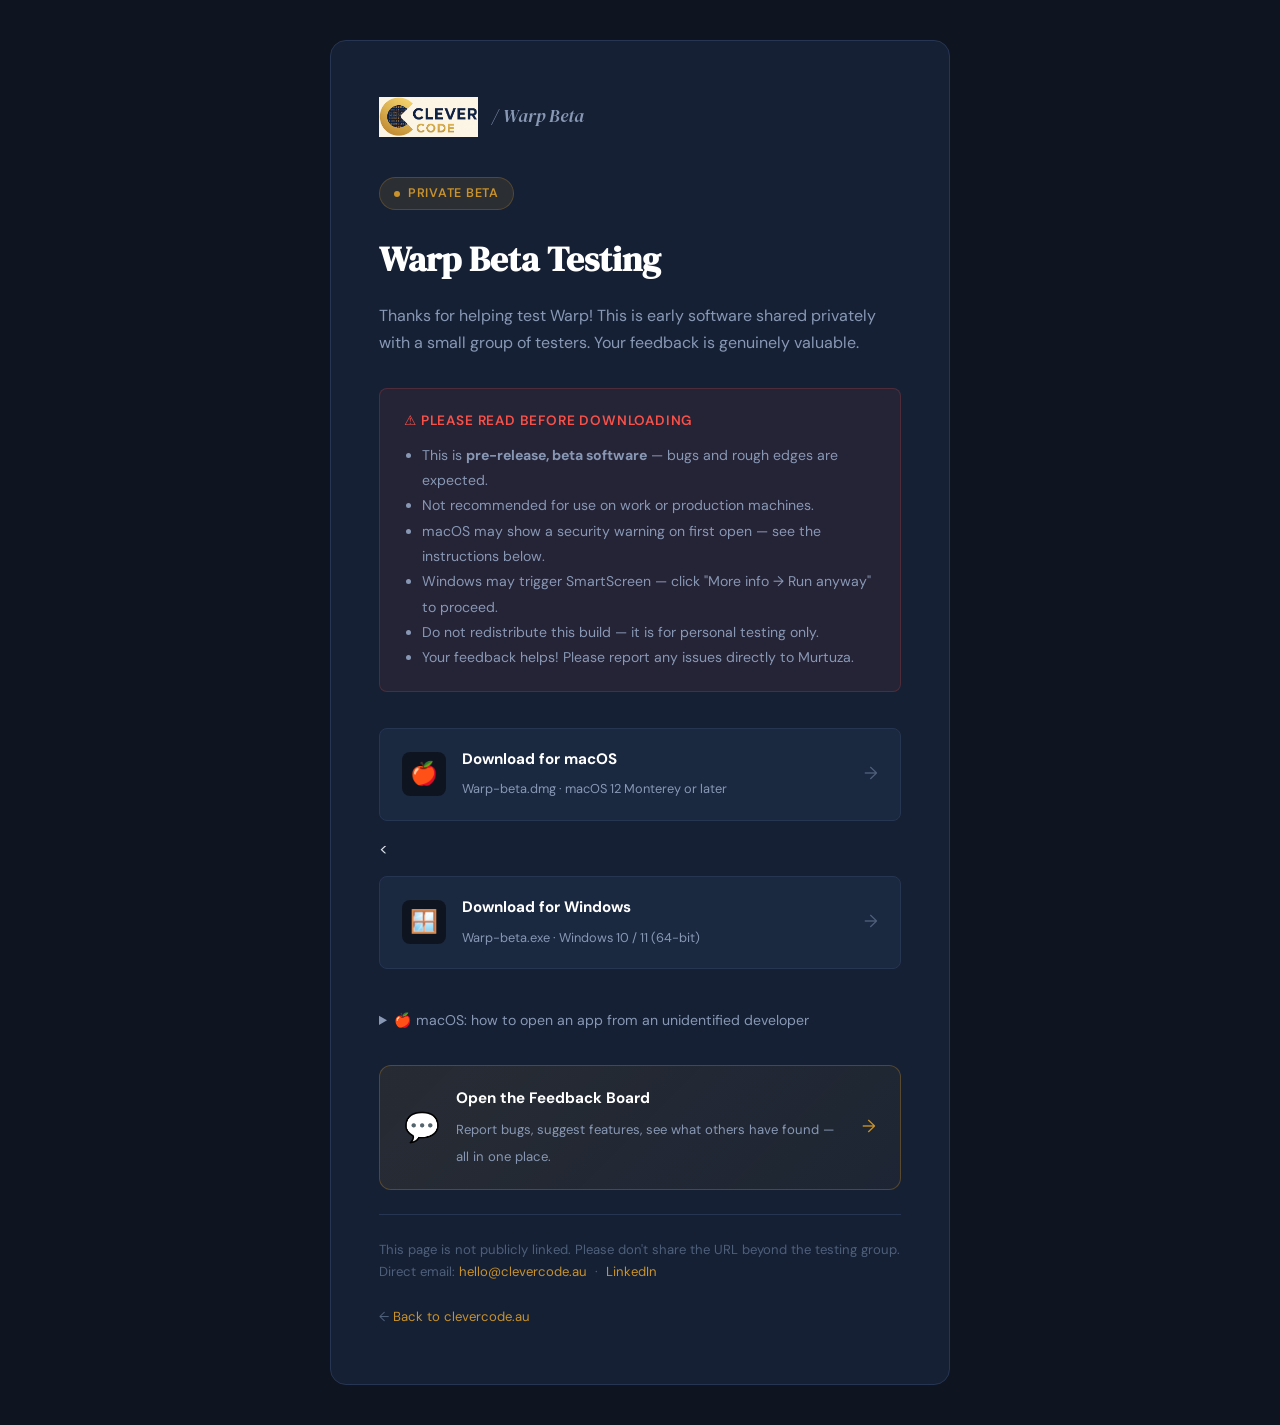
==== beta.html @ 3f23604d "updated dmg and exe" ====
<!DOCTYPE html>
<html lang="en">
<head>
  <meta charset="UTF-8" />
  <meta name="viewport" content="width=device-width, initial-scale=1.0" />
  <meta name="robots" content="noindex, nofollow" />
  <title>Warp Beta — Clever Code</title>
  <link rel="stylesheet" href="css/style.css" />
  <link rel="icon" type="image/x-icon" href="images/favicon.ico" />
  <style>
    .beta-wrap {
      min-height: 100vh;
      display: flex;
      align-items: center;
      justify-content: center;
      padding: 40px 24px;
    }
    .beta-card {
      background: var(--bg-2);
      border: 1px solid var(--border);
      border-radius: var(--radius-lg);
      padding: 56px 48px;
      max-width: 620px;
      width: 100%;
    }
    .beta-logo {
      display: flex;
      align-items: center;
      gap: 14px;
      margin-bottom: 40px;
    }
    .beta-logo img { height: 40px; }
    .beta-logo span {
      font-family: var(--font-display);
      font-size: 1.1rem;
      font-style: italic;
      color: var(--text-2);
    }
    .beta-tag {
      display: inline-flex;
      align-items: center;
      gap: 8px;
      background: rgba(201,146,42,.12);
      border: 1px solid rgba(201,146,42,.25);
      border-radius: 100px;
      padding: 5px 14px;
      font-size: .78rem;
      font-weight: 600;
      color: var(--accent);
      letter-spacing: .06em;
      text-transform: uppercase;
      margin-bottom: 20px;
    }
    .beta-tag span {
      width: 6px; height: 6px;
      background: var(--accent);
      border-radius: 50%;
      animation: pulse 2s infinite;
    }
    .beta-card h1 {
      font-family: var(--font-display);
      font-size: 2.2rem;
      color: var(--white);
      margin-bottom: 12px;
    }
    .beta-card .tagline {
      color: var(--text-2);
      font-size: 1rem;
      line-height: 1.7;
      margin-bottom: 32px;
    }

    /* Disclaimer box */
    .disclaimer {
      background: rgba(248,81,73,.07);
      border: 1px solid rgba(248,81,73,.2);
      border-radius: var(--radius);
      padding: 20px 24px;
      margin-bottom: 36px;
    }
    .disclaimer h3 {
      color: #f85149;
      font-size: .85rem;
      font-weight: 600;
      letter-spacing: .06em;
      text-transform: uppercase;
      margin-bottom: 10px;
      display: flex;
      align-items: center;
      gap: 8px;
    }
    .disclaimer ul {
      padding-left: 18px;
      color: var(--text-2);
      font-size: .88rem;
      line-height: 1.8;
    }

    /* Download buttons */
    .downloads { display: flex; flex-direction: column; gap: 14px; margin-bottom: 32px; }
    .dl-btn {
      display: flex;
      align-items: center;
      gap: 16px;
      background: var(--bg-3);
      border: 1px solid var(--border);
      border-radius: var(--radius);
      padding: 18px 22px;
      text-decoration: none;
      color: var(--text);
      transition: all .2s;
    }
    .dl-btn:hover {
      border-color: var(--accent);
      background: var(--accent-glow);
      color: var(--white);
      transform: translateX(4px);
    }
    .dl-btn__icon {
      width: 44px; height: 44px;
      background: var(--bg);
      border-radius: var(--radius);
      display: flex; align-items: center; justify-content: center;
      font-size: 1.4rem;
      flex-shrink: 0;
    }
    .dl-btn__info { flex: 1; }
    .dl-btn__info strong { display: block; color: var(--white); font-size: .95rem; margin-bottom: 2px; }
    .dl-btn__info span { color: var(--text-2); font-size: .8rem; }
    .dl-btn__arrow { color: var(--text-3); font-size: 1.1rem; transition: transform .2s; }
    .dl-btn:hover .dl-btn__arrow { transform: translateX(4px); color: var(--accent); }

    .dl-btn.unavailable {
      opacity: .45;
      pointer-events: none;
      cursor: not-allowed;
    }

    .beta-footer {
      border-top: 1px solid var(--border);
      padding-top: 24px;
      font-size: .82rem;
      color: var(--text-3);
      line-height: 1.7;
    }
    .beta-footer a { color: var(--accent); }

    @media (max-width: 520px) {
      .beta-card { padding: 36px 24px; }
      .beta-card h1 { font-size: 1.8rem; }
    }
  </style>
</head>
<body>
<div class="beta-wrap">
  <div class="beta-card">

    <div class="beta-logo">
      <a href="index.html"><img src="images/logo.png" alt="Clever Code" /></a>
      <span>/ Warp Beta</span>
    </div>

    <div class="beta-tag">
      <span></span>
      Private Beta
    </div>

    <h1>Warp Beta Testing</h1>
    <p class="tagline">
      Thanks for helping test Warp! This is early software shared privately with
      a small group of testers. Your feedback is genuinely valuable.
    </p>

    <div class="disclaimer">
      <h3>⚠️ Please read before downloading</h3>
      <ul>
        <li>This is <strong>pre-release, beta software</strong> — bugs and rough edges are expected.</li>
        <li>Not recommended for use on work or production machines.</li>
        <li>macOS may show a security warning on first open — see the instructions below.</li>
        <li>Windows may trigger SmartScreen — click "More info → Run anyway" to proceed.</li>
        <li>Do not redistribute this build — it is for personal testing only.</li>
        <li>Your feedback helps! Please report any issues directly to Murtuza.</li>
      </ul>
    </div>

    <div class="downloads">

      <!-- macOS -->
      <a href="downloads/Warp-macos-0.9(5)-beta.dmg" class="dl-btn" download>
        <div class="dl-btn__icon">🍎</div>
        <div class="dl-btn__info">
          <strong>Download for macOS</strong>
          <span>Warp-beta.dmg · macOS 12 Monterey or later</span>
        </div>
        <div class="dl-btn__arrow">→</div>
      </a>

      <!-- Windows -->
      <<a href="downloads/Warp-windows-0.9(5)-beta.zip" class="dl-btn" download>
        <div class="dl-btn__icon">🪟</div>
        <div class="dl-btn__info">
          <strong>Download for Windows</strong>
          <span>Warp-beta.exe · Windows 10 / 11 (64-bit)</span>
        </div>
        <div class="dl-btn__arrow">→</div>
      </a>

    </div>

    <!-- macOS install note -->
    <details style="margin-bottom:24px;">
      <summary style="cursor:pointer;color:var(--text-2);font-size:.88rem;padding:8px 0;user-select:none;">
        🍎 macOS: how to open an app from an unidentified developer
      </summary>
      <ol style="margin-top:12px;padding-left:20px;color:var(--text-2);font-size:.85rem;line-height:1.9;">
        <li>Open the <strong>.dmg</strong> and drag Warp to your Applications folder.</li>
        <li>Try to open Warp — macOS will block it with a warning.</li>
        <li>Go to <strong>System Settings → Privacy &amp; Security</strong>.</li>
        <li>Scroll down — you'll see <em>"Warp was blocked"</em> with an <strong>Open Anyway</strong> button.</li>
        <li>Click <strong>Open Anyway</strong>, then confirm in the prompt.</li>
      </ol>
    </details>

    <!-- Feedback board CTA -->
    <a href="feedback.html" style="
      display:flex; align-items:center; gap:16px;
      background:linear-gradient(135deg,rgba(201,146,42,.1),rgba(201,146,42,.05));
      border:1px solid rgba(201,146,42,.3); border-radius:12px;
      padding:20px 24px; text-decoration:none; margin-bottom:24px;
      transition:all .2s;">
      <div style="font-size:1.8rem;flex-shrink:0;">💬</div>
      <div>
        <strong style="display:block;color:#fff;font-size:.95rem;margin-bottom:3px;">Open the Feedback Board</strong>
        <span style="color:#8898b4;font-size:.82rem;">Report bugs, suggest features, see what others have found — all in one place.</span>
      </div>
      <div style="color:#C9922A;margin-left:auto;font-size:1.1rem;">→</div>
    </a>

    <div class="beta-footer">
      <p>
        This page is not publicly linked. Please don't share the URL beyond the testing group.<br />
        Direct email: <a href="mailto:hello@clevercode.au">hello@clevercode.au</a>
        &nbsp;·&nbsp; <a href="https://www.linkedin.com/in/murtuza-masalawala/" target="_blank" rel="noopener">LinkedIn</a><br /><br />
        ← <a href="index.html">Back to clevercode.au</a>
      </p>
    </div>

  </div>
</div>
<script>
  // If a download file doesn't exist yet, mark that button as unavailable
  // Update the hrefs below once you have the actual files
  document.querySelectorAll('.dl-btn').forEach(btn => {
    // Placeholder check — remove this block once real files are uploaded
    if (btn.getAttribute('href').includes('Warp-beta')) {
      // Files are real — leave as-is once uploaded
    }
  });
</script>
</body>
</html>
---- css/style.css ----
/* ============================================================
   CLEVER CODE — Portfolio CSS
   Theme: Refined Dark Professional
   ============================================================ */

@import url('https://fonts.googleapis.com/css2?family=DM+Serif+Display:ital@0;1&family=DM+Sans:ital,opsz,wght@0,9..40,300;0,9..40,400;0,9..40,500;0,9..40,600;1,9..40,300&display=swap');

/* ── Variables ─────────────────────────────────────────────── */
/* Logo colours: gold #C9922A / #B8811F, navy #1B2A4A / #0F1D35   */
:root {
  --bg:          #0e1521;
  --bg-2:        #152035;  /* deep logo-navy shifted slightly warmer */
  --bg-3:        #1a2840;
  --border:      #263552;
  --accent:      #C9922A;  /* logo gold — mid-tone, rich */
  --accent-hi:   #D9A84A;  /* logo gold highlight */
  --accent-dim:  #8F6318;
  --accent-glow: rgba(201, 146, 42, 0.14);
  --navy:        #1B2A4A;  /* logo dark navy */
  --text:        #dde4ef;
  --text-2:      #8898b4;
  --text-3:      #4e5f7a;
  --white:       #ffffff;
  --danger:      #f85149;
  --success:     #3fb950;
  --info:        #58a6ff;

  --font-display: 'DM Serif Display', Georgia, serif;
  --font-body:    'DM Sans', system-ui, sans-serif;

  --radius:   8px;
  --radius-lg: 16px;
  --shadow:   0 4px 24px rgba(0,0,0,0.4);
  --shadow-lg: 0 8px 48px rgba(0,0,0,0.6);

  --nav-height: 64px;
  --max-width:  1100px;
}

/* ── Reset & Base ──────────────────────────────────────────── */
*, *::before, *::after { box-sizing: border-box; margin: 0; padding: 0; }

html { scroll-behavior: smooth; font-size: 16px; }

body {
  background: var(--bg);
  color: var(--text);
  font-family: var(--font-body);
  font-weight: 400;
  line-height: 1.7;
  -webkit-font-smoothing: antialiased;
}

img { max-width: 100%; display: block; }
a { color: var(--accent); text-decoration: none; transition: color .2s; }
a:hover { color: var(--white); }

/* ── Utility ───────────────────────────────────────────────── */
.container { max-width: var(--max-width); margin: 0 auto; padding: 0 24px; }
.section { padding: 96px 0; }
.section--alt { background: var(--bg-2); }
.section--border-top { border-top: 1px solid var(--border); }

.label {
  font-size: .72rem;
  font-weight: 600;
  letter-spacing: .12em;
  text-transform: uppercase;
  color: var(--accent);
  margin-bottom: 12px;
  display: block;
}

.section-title {
  font-family: var(--font-display);
  font-size: clamp(2rem, 4vw, 2.8rem);
  color: var(--white);
  line-height: 1.2;
  margin-bottom: 16px;
}

.section-sub {
  color: var(--text-2);
  font-size: 1.05rem;
  max-width: 560px;
  line-height: 1.75;
}

.grid-2 { display: grid; grid-template-columns: repeat(auto-fit, minmax(280px, 1fr)); gap: 24px; }
.grid-3 { display: grid; grid-template-columns: repeat(auto-fit, minmax(260px, 1fr)); gap: 24px; }

/* ── Buttons ───────────────────────────────────────────────── */
.btn {
  display: inline-flex;
  align-items: center;
  gap: 8px;
  padding: 12px 24px;
  border-radius: var(--radius);
  font-family: var(--font-body);
  font-size: .9rem;
  font-weight: 500;
  cursor: pointer;
  border: none;
  transition: all .2s;
  white-space: nowrap;
  text-decoration: none;
}

.btn--primary {
  background: var(--accent);
  color: #0e1521;
  font-weight: 600;
}
.btn--primary:hover {
  background: var(--accent-hi);
  color: #0e1521;
  transform: translateY(-1px);
  box-shadow: 0 4px 20px rgba(201,146,42,.4);
}

.btn--outline {
  background: transparent;
  color: var(--text);
  border: 1px solid var(--border);
}
.btn--outline:hover {
  border-color: var(--accent);
  color: var(--white);
  background: var(--accent-glow);
}

.btn--ghost {
  background: transparent;
  color: var(--accent);
  padding: 8px 0;
  font-size: .9rem;
}
.btn--ghost:hover { color: var(--white); }
.btn--ghost svg { transition: transform .2s; }
.btn--ghost:hover svg { transform: translateX(4px); }

.btn-group { display: flex; flex-wrap: wrap; gap: 12px; align-items: center; }

/* ── Navigation ───────────────────────────────────────────── */
.nav {
  position: fixed;
  top: 0; left: 0; right: 0;
  z-index: 1000;
  height: var(--nav-height);
  background: rgba(14, 21, 33, 0.94);
  backdrop-filter: blur(12px);
  border-bottom: 1px solid transparent;
  transition: border-color .3s;
}
.nav.scrolled { border-bottom-color: var(--border); }

.nav__inner {
  max-width: var(--max-width);
  margin: 0 auto;
  padding: 0 24px;
  height: 100%;
  display: flex;
  align-items: center;
  justify-content: space-between;
}

.nav__logo {
  display: flex;
  align-items: center;
  gap: 0;
  text-decoration: none;
}
.nav__logo img {
  height: 40px;
  width: auto;
  /* Logo has a cream/light background — invert not needed on dark nav;
     use a subtle filter to lift it off the dark bar */
  filter: brightness(1.05);
}
.nav__logo-mark {
  display: none; /* replaced by real logo image */
}
.nav__logo-text {
  display: none; /* text is in the logo image */
}

.nav__links {
  display: flex;
  align-items: center;
  gap: 4px;
  list-style: none;
}
.nav__links a {
  color: var(--text-2);
  font-size: .875rem;
  font-weight: 500;
  padding: 8px 12px;
  border-radius: var(--radius);
  transition: all .2s;
  text-decoration: none;
}
.nav__links a:hover,
.nav__links a.active {
  color: var(--white);
  background: var(--bg-2);
}

.nav__cta {
  display: flex;
  align-items: center;
  gap: 12px;
}

/* Hamburger */
.nav__hamburger {
  display: none;
  flex-direction: column;
  gap: 5px;
  cursor: pointer;
  padding: 8px;
  background: none;
  border: none;
}
.nav__hamburger span {
  display: block;
  width: 22px; height: 2px;
  background: var(--text);
  border-radius: 2px;
  transition: all .3s;
}
.nav__hamburger.open span:nth-child(1) { transform: translateY(7px) rotate(45deg); }
.nav__hamburger.open span:nth-child(2) { opacity: 0; }
.nav__hamburger.open span:nth-child(3) { transform: translateY(-7px) rotate(-45deg); }

/* Mobile nav */
.nav__mobile {
  display: none;
  position: fixed;
  top: var(--nav-height);
  left: 0; right: 0;
  background: var(--bg-2);
  border-bottom: 1px solid var(--border);
  padding: 16px 24px 24px;
  z-index: 999;
}
.nav__mobile.open { display: block; }
.nav__mobile ul { list-style: none; }
.nav__mobile ul li a {
  display: block;
  padding: 12px 0;
  color: var(--text);
  font-size: 1rem;
  border-bottom: 1px solid var(--border);
  text-decoration: none;
}
.nav__mobile ul li:last-child a { border-bottom: none; }
.nav__mobile .btn { margin-top: 16px; width: 100%; justify-content: center; }

/* ── Hero ──────────────────────────────────────────────────── */
.hero {
  min-height: 100vh;
  display: flex;
  align-items: center;
  padding-top: var(--nav-height);
  position: relative;
  overflow: hidden;
}

.hero__bg {
  position: absolute;
  inset: 0;
  background:
    radial-gradient(ellipse 70% 60% at 60% 40%, rgba(201,146,42,.07) 0%, transparent 70%),
    radial-gradient(ellipse 50% 40% at 10% 80%, rgba(27,42,74,.4) 0%, transparent 60%);
  pointer-events: none;
}

.hero__grid {
  position: absolute;
  inset: 0;
  background-image:
    linear-gradient(var(--border) 1px, transparent 1px),
    linear-gradient(90deg, var(--border) 1px, transparent 1px);
  background-size: 60px 60px;
  opacity: .25;
  mask-image: radial-gradient(ellipse 80% 60% at 50% 50%, black 30%, transparent 80%);
}

.hero__inner {
  position: relative;
  z-index: 1;
  padding: 80px 0;
}

.hero__eyebrow {
  display: inline-flex;
  align-items: center;
  gap: 8px;
  background: rgba(232,162,39,.1);
  border: 1px solid rgba(232,162,39,.2);
  border-radius: 100px;
  padding: 6px 16px;
  font-size: .8rem;
  font-weight: 500;
  color: var(--accent);
  margin-bottom: 28px;
  letter-spacing: .04em;
}
.hero__eyebrow span { width: 6px; height: 6px; background: var(--accent); border-radius: 50%; animation: pulse 2s infinite; }

@keyframes pulse {
  0%, 100% { opacity: 1; transform: scale(1); }
  50% { opacity: .5; transform: scale(.8); }
}

.hero__title {
  font-family: var(--font-display);
  font-size: clamp(2.8rem, 7vw, 5.5rem);
  line-height: 1.1;
  color: var(--white);
  margin-bottom: 12px;
}

.hero__title em {
  font-style: italic;
  color: var(--accent);
}

.hero__subtitle {
  font-family: var(--font-display);
  font-size: clamp(1.5rem, 3.5vw, 2.5rem);
  font-style: italic;
  color: var(--text-2);
  margin-bottom: 24px;
  line-height: 1.2;
}

.hero__desc {
  font-size: 1.1rem;
  color: var(--text-2);
  max-width: 520px;
  line-height: 1.8;
  margin-bottom: 40px;
}

.hero__stats {
  display: flex;
  flex-wrap: wrap;
  gap: 32px;
  margin-top: 56px;
  padding-top: 40px;
  border-top: 1px solid var(--border);
}
.hero__stat-value {
  font-family: var(--font-display);
  font-size: 2rem;
  color: var(--white);
  display: block;
}
.hero__stat-label {
  font-size: .8rem;
  color: var(--text-2);
  letter-spacing: .06em;
  text-transform: uppercase;
}

/* ── About ─────────────────────────────────────────────────── */
.about__grid {
  display: grid;
  grid-template-columns: 1fr 1fr;
  gap: 80px;
  align-items: start;
}

.about__skills {
  margin-top: 32px;
  display: flex;
  flex-wrap: wrap;
  gap: 10px;
}

.skill-tag {
  background: var(--bg-3);
  border: 1px solid var(--border);
  color: var(--text-2);
  padding: 6px 14px;
  border-radius: 100px;
  font-size: .82rem;
  font-weight: 500;
  transition: all .2s;
}
.skill-tag:hover {
  border-color: var(--accent);
  color: var(--accent);
  background: var(--accent-glow);
}

.about__cards {
  display: flex;
  flex-direction: column;
  gap: 20px;
}

.about__card {
  background: var(--bg-3);
  border: 1px solid var(--border);
  border-radius: var(--radius-lg);
  padding: 28px;
  transition: border-color .2s;
}
.about__card:hover { border-color: rgba(232,162,39,.3); }

.about__card-icon {
  width: 44px; height: 44px;
  background: var(--accent-glow);
  border: 1px solid rgba(232,162,39,.2);
  border-radius: 10px;
  display: flex;
  align-items: center;
  justify-content: center;
  font-size: 1.3rem;
  margin-bottom: 16px;
}

.about__card h3 {
  font-family: var(--font-display);
  font-size: 1.15rem;
  color: var(--white);
  margin-bottom: 8px;
}
.about__card p { color: var(--text-2); font-size: .92rem; line-height: 1.7; }

/* ── Services / Expertise ──────────────────────────────────── */
.service-card {
  background: var(--bg-3);
  border: 1px solid var(--border);
  border-radius: var(--radius-lg);
  padding: 32px;
  transition: all .25s;
  position: relative;
  overflow: hidden;
}
.service-card::before {
  content: '';
  position: absolute;
  top: 0; left: 0; right: 0;
  height: 2px;
  background: var(--accent);
  transform: scaleX(0);
  transform-origin: left;
  transition: transform .3s;
}
.service-card:hover { border-color: rgba(232,162,39,.3); transform: translateY(-3px); box-shadow: var(--shadow); }
.service-card:hover::before { transform: scaleX(1); }

.service-card__icon {
  font-size: 2rem;
  margin-bottom: 20px;
}
.service-card h3 {
  font-family: var(--font-display);
  font-size: 1.25rem;
  color: var(--white);
  margin-bottom: 12px;
}
.service-card p { color: var(--text-2); font-size: .92rem; line-height: 1.75; }

/* ── Projects ──────────────────────────────────────────────── */
.filter-bar {
  display: flex;
  flex-wrap: wrap;
  gap: 8px;
  margin-bottom: 40px;
}
.filter-btn {
  padding: 7px 16px;
  border-radius: 100px;
  border: 1px solid var(--border);
  background: transparent;
  color: var(--text-2);
  font-family: var(--font-body);
  font-size: .82rem;
  font-weight: 500;
  cursor: pointer;
  transition: all .2s;
}
.filter-btn:hover,
.filter-btn.active {
  background: var(--accent);
  color: #0d1117;
  border-color: var(--accent);
}

.project-card {
  background: var(--bg-3);
  border: 1px solid var(--border);
  border-radius: var(--radius-lg);
  overflow: hidden;
  transition: all .25s;
  display: flex;
  flex-direction: column;
}
.project-card:hover { border-color: rgba(232,162,39,.3); transform: translateY(-3px); box-shadow: var(--shadow); }

.project-card__img {
  height: 140px;
  background: linear-gradient(135deg, var(--bg-2) 0%, var(--bg-3) 100%);
  display: flex;
  align-items: center;
  justify-content: center;
  font-size: 2.5rem;
  border-bottom: 1px solid var(--border);
  position: relative;
  overflow: hidden;
}
.project-card__img img {
  width: 100%; height: 100%;
  object-fit: cover;
  position: absolute; inset: 0;
}

.project-card__body { padding: 24px; flex: 1; display: flex; flex-direction: column; }

.project-card__meta {
  display: flex;
  align-items: center;
  gap: 8px;
  margin-bottom: 12px;
}

.badge {
  display: inline-block;
  font-size: .7rem;
  font-weight: 600;
  letter-spacing: .06em;
  text-transform: uppercase;
  padding: 3px 10px;
  border-radius: 100px;
}
.badge--flutter { background: rgba(88,166,255,.15); color: #58a6ff; border: 1px solid rgba(88,166,255,.2); }
.badge--ai      { background: rgba(139,92,246,.15); color: #a78bfa; border: 1px solid rgba(139,92,246,.2); }
.badge--rpa     { background: rgba(232,162,39,.15); color: var(--accent); border: 1px solid rgba(232,162,39,.2); }
.badge--webapp  { background: rgba(63,185,80,.15); color: #3fb950; border: 1px solid rgba(63,185,80,.2); }
.badge--automation { background: rgba(248,81,73,.15); color: #f85149; border: 1px solid rgba(248,81,73,.2); }

.status-dot {
  width: 7px; height: 7px;
  border-radius: 50%;
  display: inline-block;
  margin-right: 5px;
}
.status-live    { background: #3fb950; box-shadow: 0 0 6px #3fb950; }
.status-progress { background: var(--accent); box-shadow: 0 0 6px var(--accent); animation: pulse 2s infinite; }
.status-mvp     { background: #58a6ff; box-shadow: 0 0 6px #58a6ff; }
.status-archived { background: var(--text-3); }

.project-card h3 {
  font-family: var(--font-display);
  font-size: 1.2rem;
  color: var(--white);
  margin-bottom: 8px;
}
.project-card p { color: var(--text-2); font-size: .88rem; line-height: 1.65; flex: 1; }

.project-card__links {
  display: flex;
  gap: 10px;
  margin-top: 20px;
  padding-top: 16px;
  border-top: 1px solid var(--border);
}

.project-link {
  display: inline-flex;
  align-items: center;
  gap: 5px;
  font-size: .8rem;
  font-weight: 500;
  color: var(--text-2);
  text-decoration: none;
  transition: color .2s;
}
.project-link:hover { color: var(--accent); }

/* ── Warp Section ──────────────────────────────────────────── */
.warp-hero {
  background: linear-gradient(135deg, var(--bg-2) 0%, var(--bg-3) 100%);
  border: 1px solid var(--border);
  border-radius: var(--radius-lg);
  padding: 64px;
  position: relative;
  overflow: hidden;
  margin-bottom: 48px;
}
.warp-hero::after {
  content: 'W';
  position: absolute;
  right: -20px; top: -40px;
  font-family: var(--font-display);
  font-style: italic;
  font-size: 18rem;
  color: rgba(232,162,39,.05);
  pointer-events: none;
  line-height: 1;
}

.warp-hero__tag {
  display: inline-flex;
  align-items: center;
  gap: 8px;
  background: rgba(88,166,255,.1);
  border: 1px solid rgba(88,166,255,.2);
  border-radius: 100px;
  padding: 6px 16px;
  font-size: .78rem;
  font-weight: 500;
  color: #58a6ff;
  margin-bottom: 24px;
  letter-spacing: .04em;
}

.warp-hero h2 {
  font-family: var(--font-display);
  font-size: clamp(2rem, 4vw, 3.2rem);
  color: var(--white);
  margin-bottom: 16px;
}
.warp-hero p { color: var(--text-2); font-size: 1.05rem; line-height: 1.8; max-width: 540px; }

.warp-features {
  display: grid;
  grid-template-columns: repeat(auto-fit, minmax(200px, 1fr));
  gap: 16px;
  margin: 40px 0;
}

.warp-feature {
  background: var(--bg);
  border: 1px solid var(--border);
  border-radius: var(--radius);
  padding: 20px;
}
.warp-feature h4 { color: var(--white); font-size: .95rem; margin-bottom: 4px; font-weight: 500; }
.warp-feature p { color: var(--text-2); font-size: .82rem; line-height: 1.6; }

.roadmap {
  display: flex;
  flex-direction: column;
  gap: 0;
  position: relative;
  padding-left: 28px;
}
.roadmap::before {
  content: '';
  position: absolute;
  left: 8px; top: 10px; bottom: 10px;
  width: 2px;
  background: linear-gradient(to bottom, var(--accent) 0%, var(--border) 100%);
}

.roadmap__item {
  position: relative;
  padding: 12px 0 24px 20px;
}
.roadmap__item::before {
  content: '';
  position: absolute;
  left: -20px; top: 18px;
  width: 12px; height: 12px;
  border-radius: 50%;
  border: 2px solid var(--border);
  background: var(--bg);
}
.roadmap__item.complete::before { background: var(--accent); border-color: var(--accent); }
.roadmap__item.in-progress::before {
  background: var(--accent);
  border-color: var(--accent);
  box-shadow: 0 0 0 4px var(--accent-glow);
  animation: pulse 2s infinite;
}

.roadmap__phase {
  font-size: .72rem;
  font-weight: 600;
  letter-spacing: .1em;
  text-transform: uppercase;
  color: var(--accent);
  margin-bottom: 4px;
}
.roadmap__title { color: var(--white); font-weight: 500; font-size: .95rem; }
.roadmap__status {
  font-size: .75rem;
  color: var(--text-3);
  margin-top: 2px;
  text-transform: capitalize;
}

/* ── Resume / CTA ──────────────────────────────────────────── */
.resume-strip {
  background: linear-gradient(135deg, var(--bg-3) 0%, rgba(232,162,39,.08) 100%);
  border: 1px solid rgba(232,162,39,.2);
  border-radius: var(--radius-lg);
  padding: 48px;
  display: flex;
  align-items: center;
  justify-content: space-between;
  gap: 32px;
  flex-wrap: wrap;
}
.resume-strip h2 {
  font-family: var(--font-display);
  font-size: clamp(1.5rem, 3vw, 2.2rem);
  color: var(--white);
  margin-bottom: 8px;
}
.resume-strip p { color: var(--text-2); font-size: .95rem; }

/* ── Contact ───────────────────────────────────────────────── */
.contact-grid {
  display: grid;
  grid-template-columns: 1fr 1.2fr;
  gap: 64px;
  align-items: start;
}

.contact-links {
  display: flex;
  flex-direction: column;
  gap: 16px;
  margin-top: 32px;
}

.contact-link {
  display: flex;
  align-items: center;
  gap: 16px;
  background: var(--bg-3);
  border: 1px solid var(--border);
  border-radius: var(--radius);
  padding: 16px 20px;
  text-decoration: none;
  color: var(--text);
  transition: all .2s;
}
.contact-link:hover {
  border-color: var(--accent);
  background: var(--accent-glow);
  color: var(--white);
  transform: translateX(4px);
}
.contact-link__icon {
  width: 40px; height: 40px;
  background: var(--bg);
  border-radius: var(--radius);
  display: flex; align-items: center; justify-content: center;
  font-size: 1.2rem;
  flex-shrink: 0;
}
.contact-link__text strong { display: block; color: var(--white); font-size: .9rem; }
.contact-link__text span { color: var(--text-2); font-size: .82rem; }

/* Contact Form */
.contact-form { display: flex; flex-direction: column; gap: 16px; }
.form-row { display: grid; grid-template-columns: 1fr 1fr; gap: 16px; }
.form-group { display: flex; flex-direction: column; gap: 6px; }
.form-group label { font-size: .82rem; font-weight: 500; color: var(--text-2); }
.form-group input,
.form-group textarea,
.form-group select {
  background: var(--bg-3);
  border: 1px solid var(--border);
  border-radius: var(--radius);
  color: var(--text);
  font-family: var(--font-body);
  font-size: .9rem;
  padding: 12px 16px;
  transition: border-color .2s;
  outline: none;
  resize: vertical;
}
.form-group input:focus,
.form-group textarea:focus,
.form-group select:focus { border-color: var(--accent); }
.form-group input::placeholder,
.form-group textarea::placeholder { color: var(--text-3); }

/* ── Footer ────────────────────────────────────────────────── */
.footer {
  border-top: 1px solid var(--border);
  padding: 48px 0 32px;
  background: var(--bg-2);
}
.footer__inner {
  display: flex;
  align-items: center;
  justify-content: space-between;
  flex-wrap: wrap;
  gap: 24px;
}
.footer__logo img { height: 36px; width: auto; opacity: .85; }
.footer__logo img:hover { opacity: 1; }
.footer__links {
  display: flex;
  gap: 24px;
  list-style: none;
}
.footer__links a { color: var(--text-2); font-size: .875rem; text-decoration: none; transition: color .2s; }
.footer__links a:hover { color: var(--white); }
.footer__copy { color: var(--text-3); font-size: .82rem; }
.footer__social { display: flex; gap: 12px; }
.footer__social a {
  width: 36px; height: 36px;
  background: var(--bg-3);
  border: 1px solid var(--border);
  border-radius: var(--radius);
  display: flex; align-items: center; justify-content: center;
  color: var(--text-2);
  font-size: .9rem;
  transition: all .2s;
  text-decoration: none;
}
.footer__social a:hover { border-color: var(--accent); color: var(--accent); background: var(--accent-glow); }

/* ── Section Header Layout ─────────────────────────────────── */
.section-header {
  margin-bottom: 56px;
}
.section-header--flex {
  display: flex;
  align-items: flex-end;
  justify-content: space-between;
  gap: 24px;
  flex-wrap: wrap;
}

/* ── Scroll fade-in animations ─────────────────────────────── */
.fade-in {
  opacity: 0;
  transform: translateY(24px);
  transition: opacity .6s ease, transform .6s ease;
}
.fade-in.visible {
  opacity: 1;
  transform: none;
}

/* ── Responsive ────────────────────────────────────────────── */
@media (max-width: 900px) {
  .about__grid { grid-template-columns: 1fr; gap: 40px; }
  .contact-grid { grid-template-columns: 1fr; gap: 40px; }
  .warp-hero { padding: 40px; }
  .warp-hero::after { display: none; }
}

@media (max-width: 768px) {
  .section { padding: 72px 0; }
  .nav__links, .nav__cta { display: none; }
  .nav__hamburger { display: flex; }
  .form-row { grid-template-columns: 1fr; }
  .resume-strip { flex-direction: column; text-align: center; }
  .resume-strip .btn-group { justify-content: center; }
  .footer__inner { flex-direction: column; text-align: center; }
  .footer__links { flex-wrap: wrap; justify-content: center; }
  .hero__stats { gap: 24px; }
}

@media (max-width: 480px) {
  .hero__title { font-size: 2.4rem; }
  .warp-hero { padding: 28px; }
}
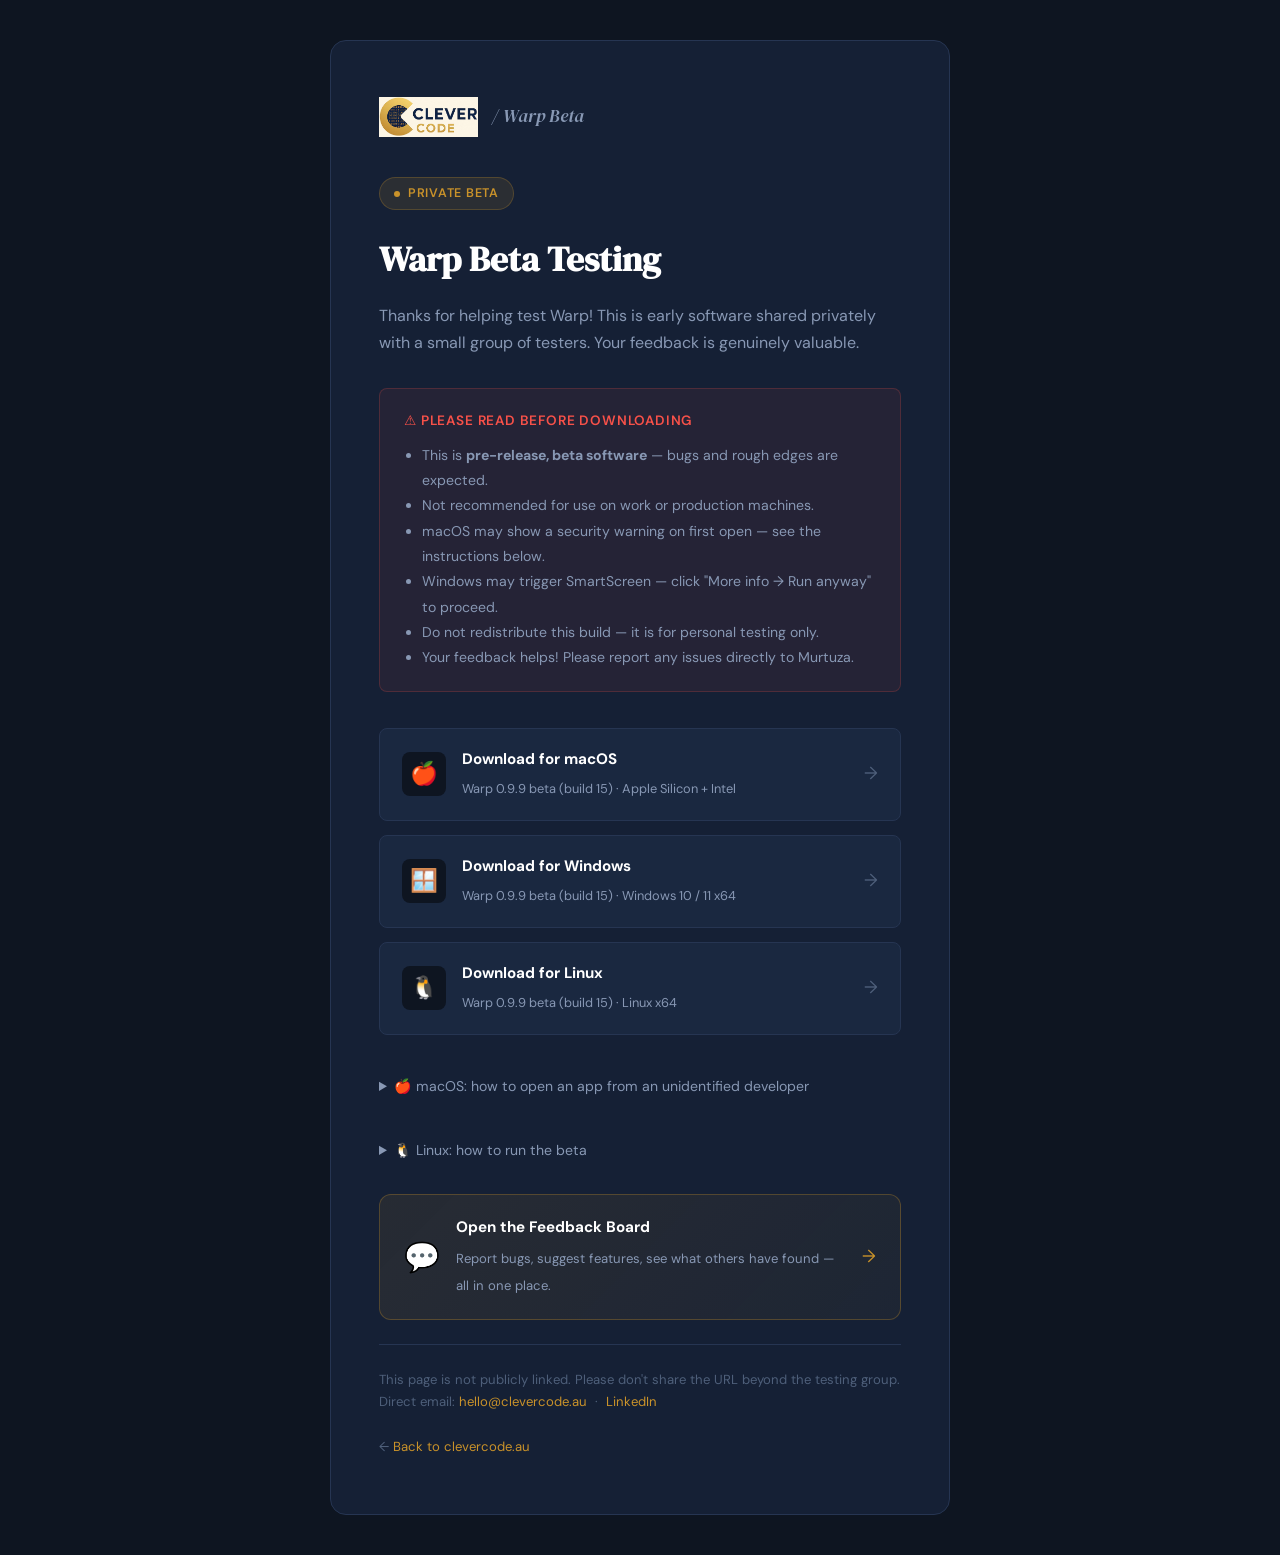
==== commit c13368c6: "feat: publish Warp 0.9.9 beta downloads" ====
--- a/beta.html
+++ b/beta.html
@@ -186,21 +186,31 @@
     <div class="downloads">
 
       <!-- macOS -->
-      <a href="downloads/Warp-macos-0.9(5)-beta.dmg" class="dl-btn" download>
+      <a href="https://github.com/mfmgold/warp-feedback/releases/download/v0.9.9-beta.15/Warp-macOS-0.9.9-beta-universal-2026-07-19.dmg" class="dl-btn">
         <div class="dl-btn__icon">🍎</div>
         <div class="dl-btn__info">
           <strong>Download for macOS</strong>
-          <span>Warp-beta.dmg · macOS 12 Monterey or later</span>
+          <span>Warp 0.9.9 beta (build 15) · Apple Silicon + Intel</span>
         </div>
         <div class="dl-btn__arrow">→</div>
       </a>
 
       <!-- Windows -->
-      <<a href="downloads/Warp-windows-0.9(5)-beta.zip" class="dl-btn" download>
+      <a href="https://github.com/mfmgold/warp-feedback/releases/download/v0.9.9-beta.15/Warp-Windows-0.9.9-beta-unsigned-x64.zip" class="dl-btn">
         <div class="dl-btn__icon">🪟</div>
         <div class="dl-btn__info">
           <strong>Download for Windows</strong>
-          <span>Warp-beta.exe · Windows 10 / 11 (64-bit)</span>
+          <span>Warp 0.9.9 beta (build 15) · Windows 10 / 11 x64</span>
+        </div>
+        <div class="dl-btn__arrow">→</div>
+      </a>
+
+      <!-- Linux -->
+      <a href="https://github.com/mfmgold/warp-feedback/releases/download/v0.9.9-beta.15/Warp-Linux-0.9.9-beta-x64.tar.gz" class="dl-btn">
+        <div class="dl-btn__icon">🐧</div>
+        <div class="dl-btn__info">
+          <strong>Download for Linux</strong>
+          <span>Warp 0.9.9 beta (build 15) · Linux x64</span>
         </div>
         <div class="dl-btn__arrow">→</div>
       </a>
@@ -218,6 +228,19 @@
         <li>Go to <strong>System Settings → Privacy &amp; Security</strong>.</li>
         <li>Scroll down — you'll see <em>"Warp was blocked"</em> with an <strong>Open Anyway</strong> button.</li>
         <li>Click <strong>Open Anyway</strong>, then confirm in the prompt.</li>
+      </ol>
+    </details>
+
+    <!-- Linux install note -->
+    <details style="margin-bottom:24px;">
+      <summary style="cursor:pointer;color:var(--text-2);font-size:.88rem;padding:8px 0;user-select:none;">
+        🐧 Linux: how to run the beta
+      </summary>
+      <ol style="margin-top:12px;padding-left:20px;color:var(--text-2);font-size:.85rem;line-height:1.9;">
+        <li>Extract <strong>Warp-Linux-0.9.9-beta-x64.tar.gz</strong>.</li>
+        <li>Open the extracted folder and read <strong>README-FIRST.txt</strong>.</li>
+        <li>Make the runner executable with <strong>chmod +x warp</strong>.</li>
+        <li>Start Warp from that folder with <strong>./warp</strong>.</li>
       </ol>
     </details>
 
--- a/css/style.css
+++ b/css/style.css
@@ -537,6 +537,9 @@
   padding: 3px 10px;
   border-radius: 100px;
 }
+.badge--link { text-decoration: none; transition: filter .2s ease, transform .2s ease; }
+.badge--link:hover { filter: brightness(1.25); transform: translateY(-1px); }
+.badge--link:focus-visible { outline: 2px solid currentColor; outline-offset: 2px; }
 .badge--flutter { background: rgba(88,166,255,.15); color: #58a6ff; border: 1px solid rgba(88,166,255,.2); }
 .badge--ai      { background: rgba(139,92,246,.15); color: #a78bfa; border: 1px solid rgba(139,92,246,.2); }
 .badge--rpa     { background: rgba(232,162,39,.15); color: var(--accent); border: 1px solid rgba(232,162,39,.2); }
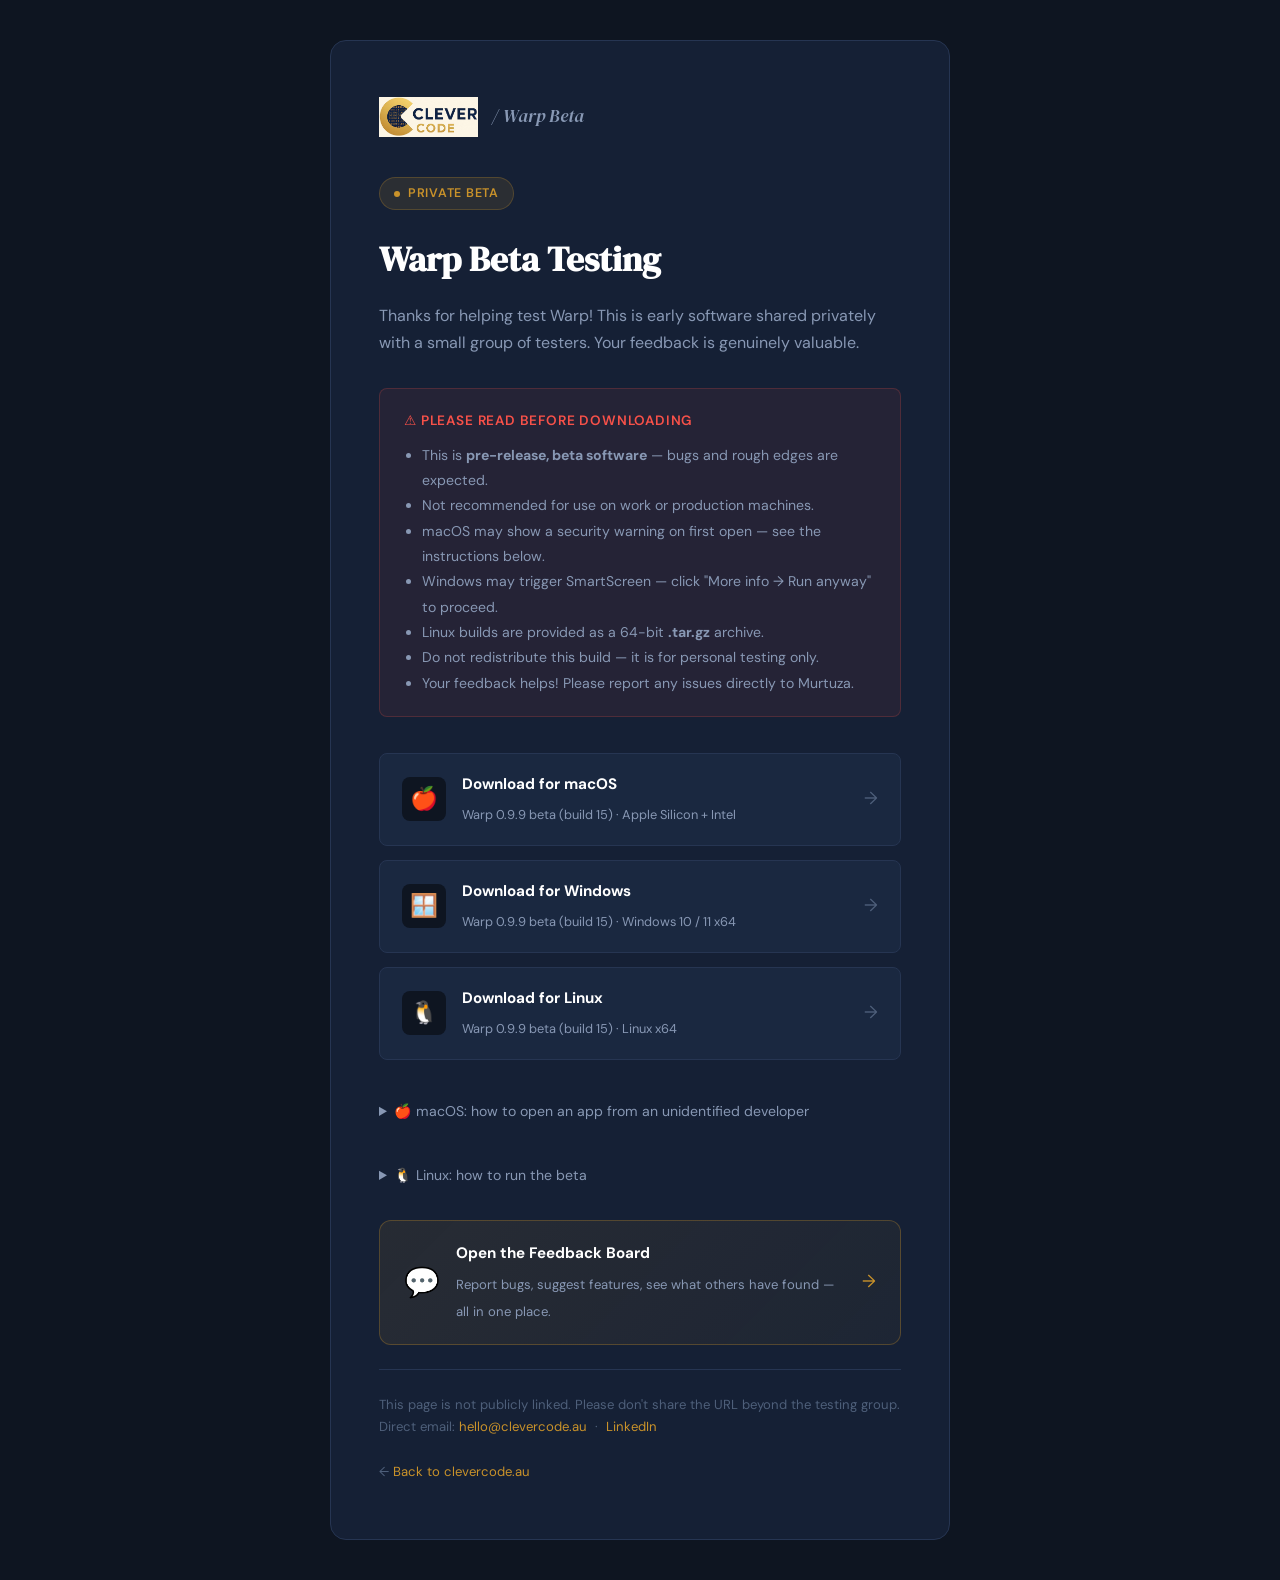
==== commit af3ce65c: "Publish Warp 0.9.9 beta downloads" ====
--- a/beta.html
+++ b/beta.html
@@ -178,6 +178,7 @@
         <li>Not recommended for use on work or production machines.</li>
         <li>macOS may show a security warning on first open — see the instructions below.</li>
         <li>Windows may trigger SmartScreen — click "More info → Run anyway" to proceed.</li>
+        <li>Linux builds are provided as a 64-bit <strong>.tar.gz</strong> archive.</li>
         <li>Do not redistribute this build — it is for personal testing only.</li>
         <li>Your feedback helps! Please report any issues directly to Murtuza.</li>
       </ul>
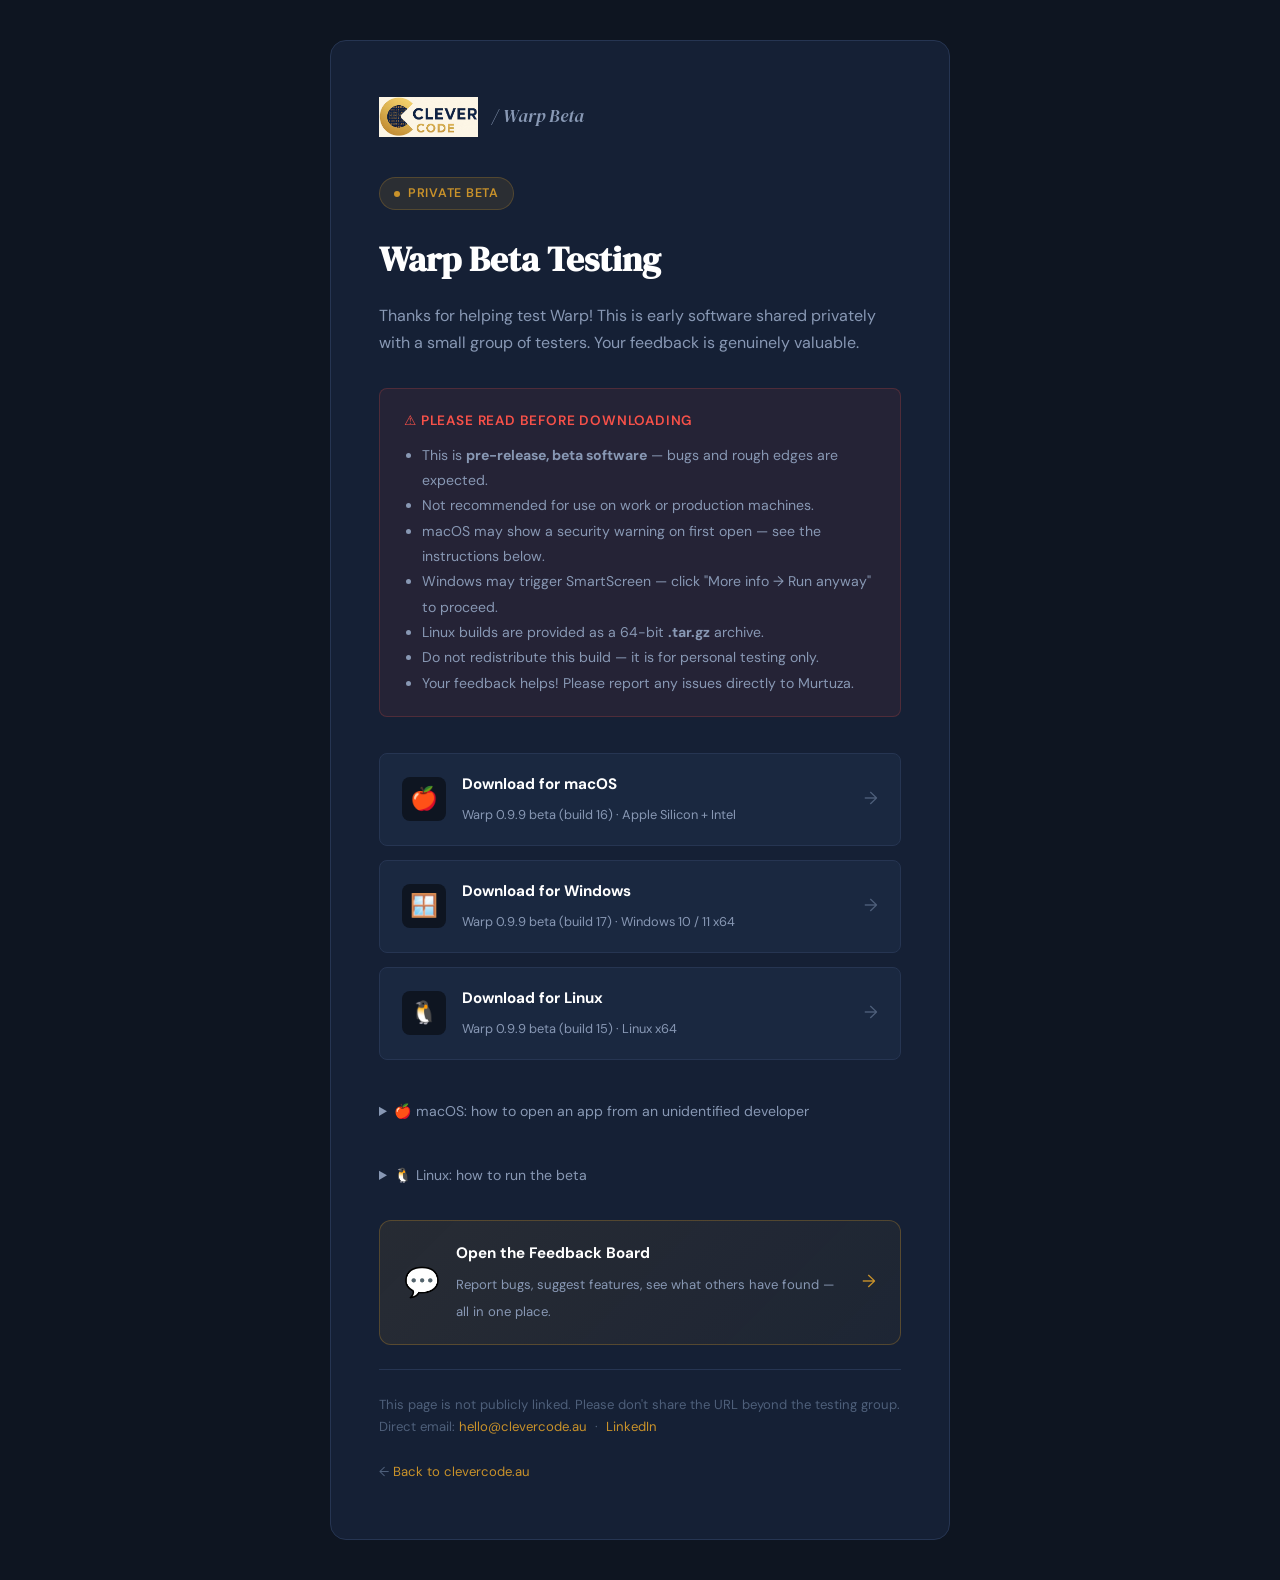
==== commit f9406107: "updated beta page" ====
--- a/beta.html
+++ b/beta.html
@@ -191,7 +191,7 @@
         <div class="dl-btn__icon">🍎</div>
         <div class="dl-btn__info">
           <strong>Download for macOS</strong>
-          <span>Warp 0.9.9 beta (build 15) · Apple Silicon + Intel</span>
+          <span>Warp 0.9.9 beta (build 16) · Apple Silicon + Intel</span>
         </div>
         <div class="dl-btn__arrow">→</div>
       </a>
@@ -201,7 +201,7 @@
         <div class="dl-btn__icon">🪟</div>
         <div class="dl-btn__info">
           <strong>Download for Windows</strong>
-          <span>Warp 0.9.9 beta (build 15) · Windows 10 / 11 x64</span>
+          <span>Warp 0.9.9 beta (build 17) · Windows 10 / 11 x64</span>
         </div>
         <div class="dl-btn__arrow">→</div>
       </a>
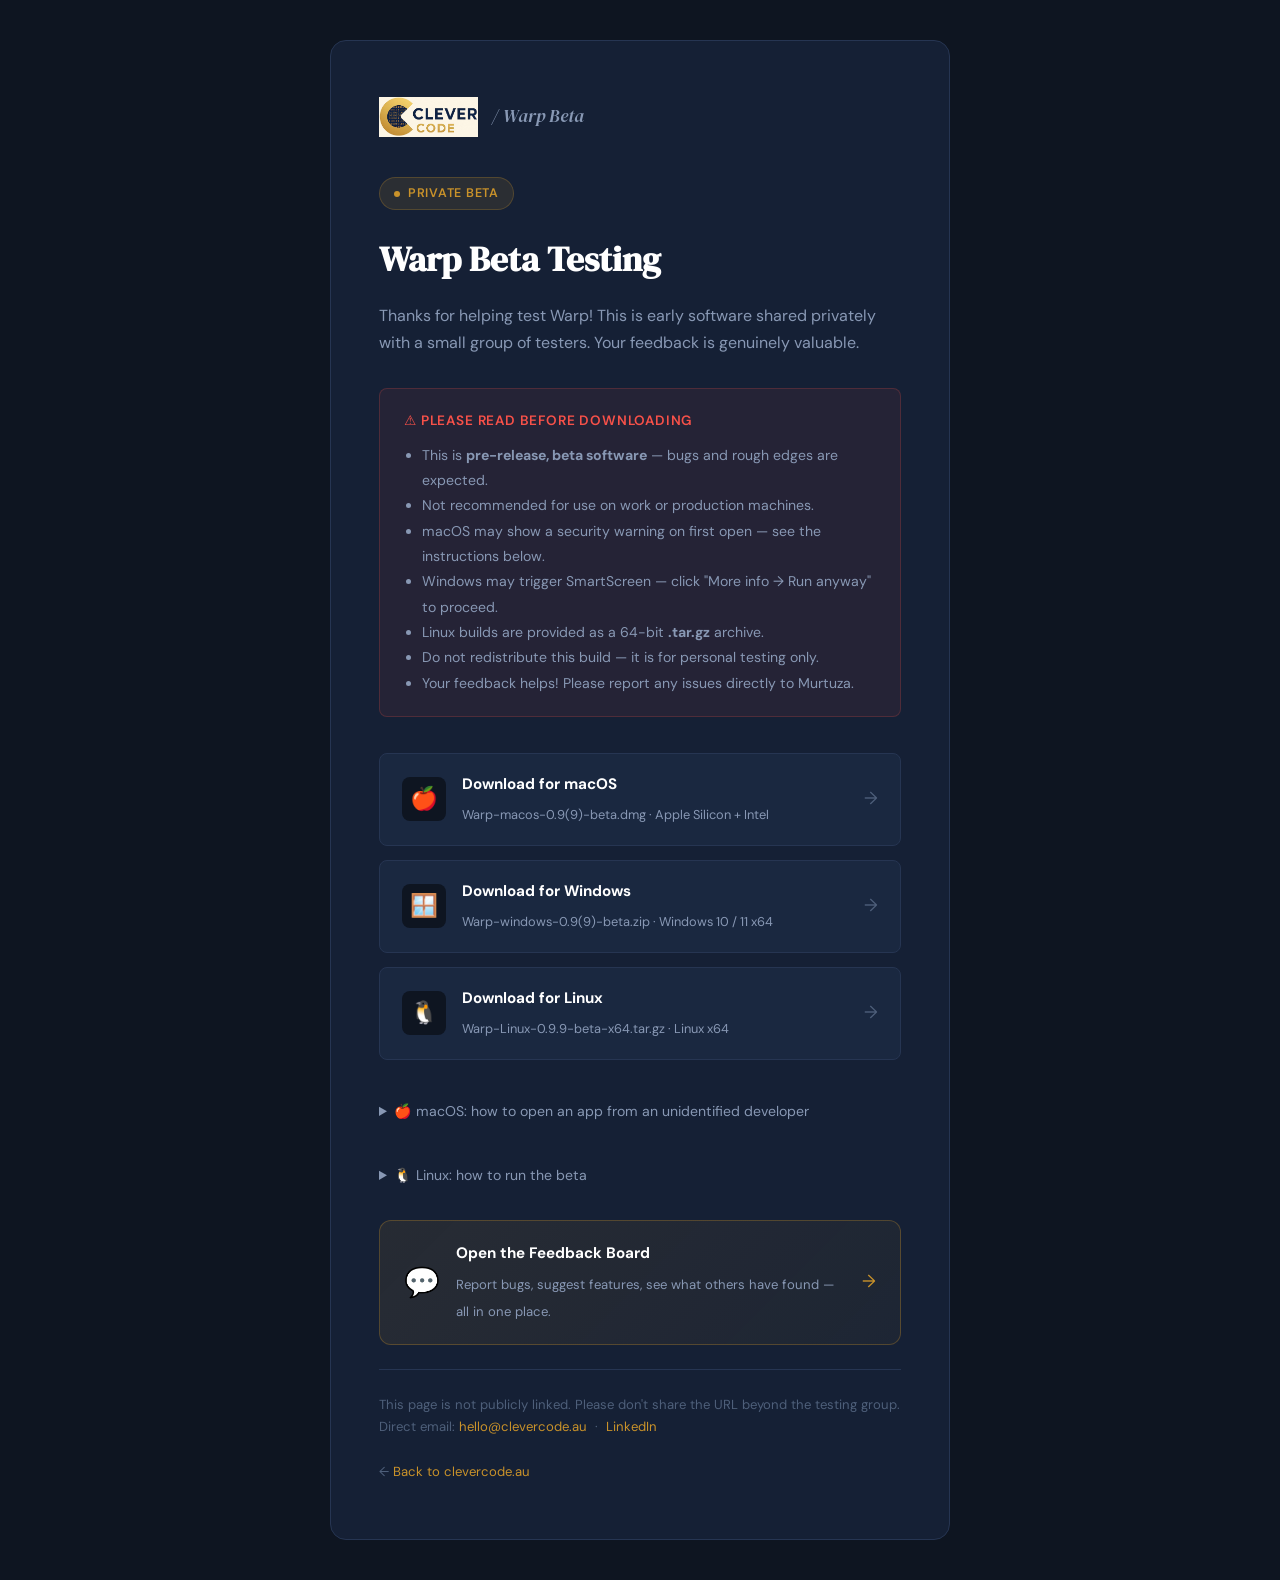
==== commit fd589c67: "Use controlled Warp beta download paths" ====
--- a/beta.html
+++ b/beta.html
@@ -187,31 +187,31 @@
     <div class="downloads">
 
       <!-- macOS -->
-      <a href="https://github.com/mfmgold/warp-feedback/releases/download/v0.9.9-beta.15/Warp-macOS-0.9.9-beta-universal-2026-07-19.dmg" class="dl-btn">
+      <a href="https://raw.githubusercontent.com/mfmgold/clevercode/main/downloads/Warp-macos-0.9%289%29-beta.dmg" class="dl-btn" download>
         <div class="dl-btn__icon">🍎</div>
         <div class="dl-btn__info">
           <strong>Download for macOS</strong>
-          <span>Warp 0.9.9 beta (build 16) · Apple Silicon + Intel</span>
+          <span>Warp-macos-0.9(9)-beta.dmg · Apple Silicon + Intel</span>
         </div>
         <div class="dl-btn__arrow">→</div>
       </a>
 
       <!-- Windows -->
-      <a href="https://github.com/mfmgold/warp-feedback/releases/download/v0.9.9-beta.15/Warp-Windows-0.9.9-beta-unsigned-x64.zip" class="dl-btn">
+      <a href="https://raw.githubusercontent.com/mfmgold/clevercode/main/downloads/Warp-windows-0.9%289%29-beta.zip" class="dl-btn" download>
         <div class="dl-btn__icon">🪟</div>
         <div class="dl-btn__info">
           <strong>Download for Windows</strong>
-          <span>Warp 0.9.9 beta (build 17) · Windows 10 / 11 x64</span>
+          <span>Warp-windows-0.9(9)-beta.zip · Windows 10 / 11 x64</span>
         </div>
         <div class="dl-btn__arrow">→</div>
       </a>
 
       <!-- Linux -->
-      <a href="https://github.com/mfmgold/warp-feedback/releases/download/v0.9.9-beta.15/Warp-Linux-0.9.9-beta-x64.tar.gz" class="dl-btn">
+      <a href="https://raw.githubusercontent.com/mfmgold/clevercode/main/downloads/Warp-Linux-0.9.9-beta-x64.tar.gz" class="dl-btn" download>
         <div class="dl-btn__icon">🐧</div>
         <div class="dl-btn__info">
           <strong>Download for Linux</strong>
-          <span>Warp 0.9.9 beta (build 15) · Linux x64</span>
+          <span>Warp-Linux-0.9.9-beta-x64.tar.gz · Linux x64</span>
         </div>
         <div class="dl-btn__arrow">→</div>
       </a>
